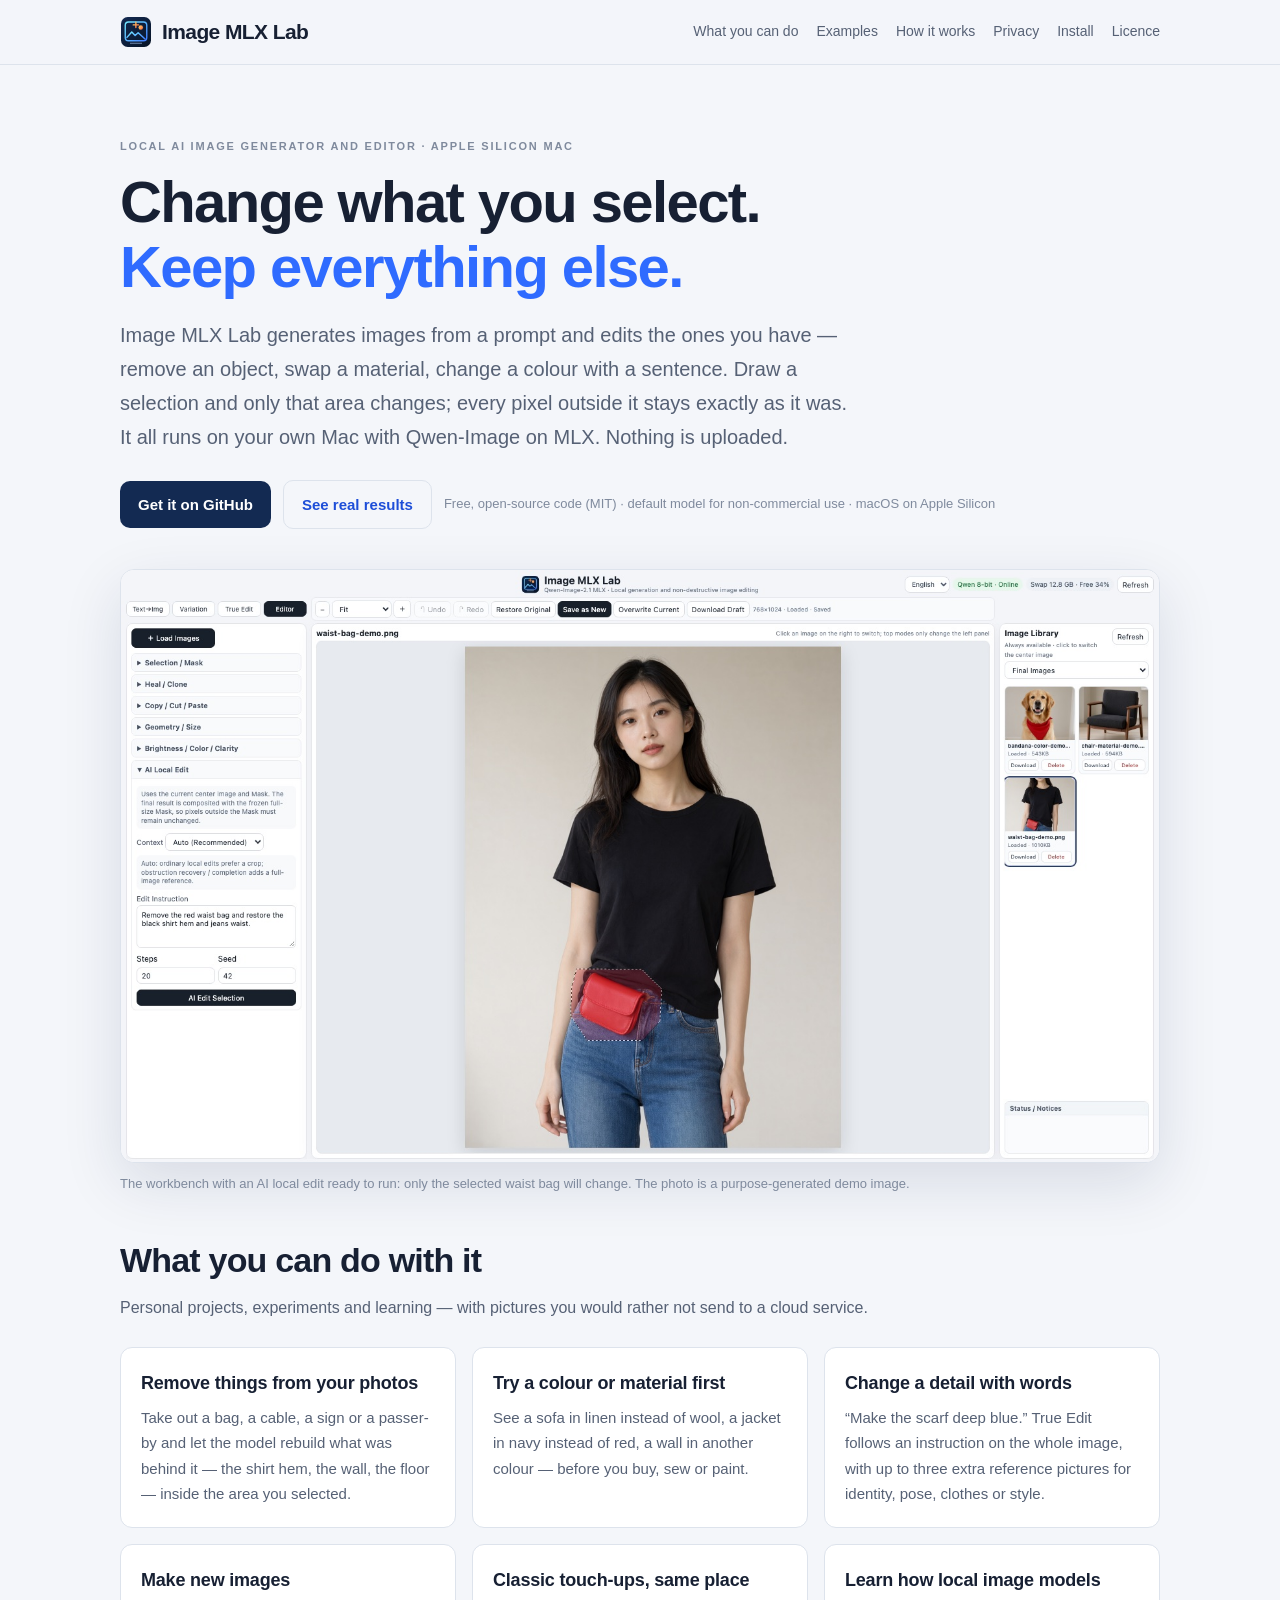
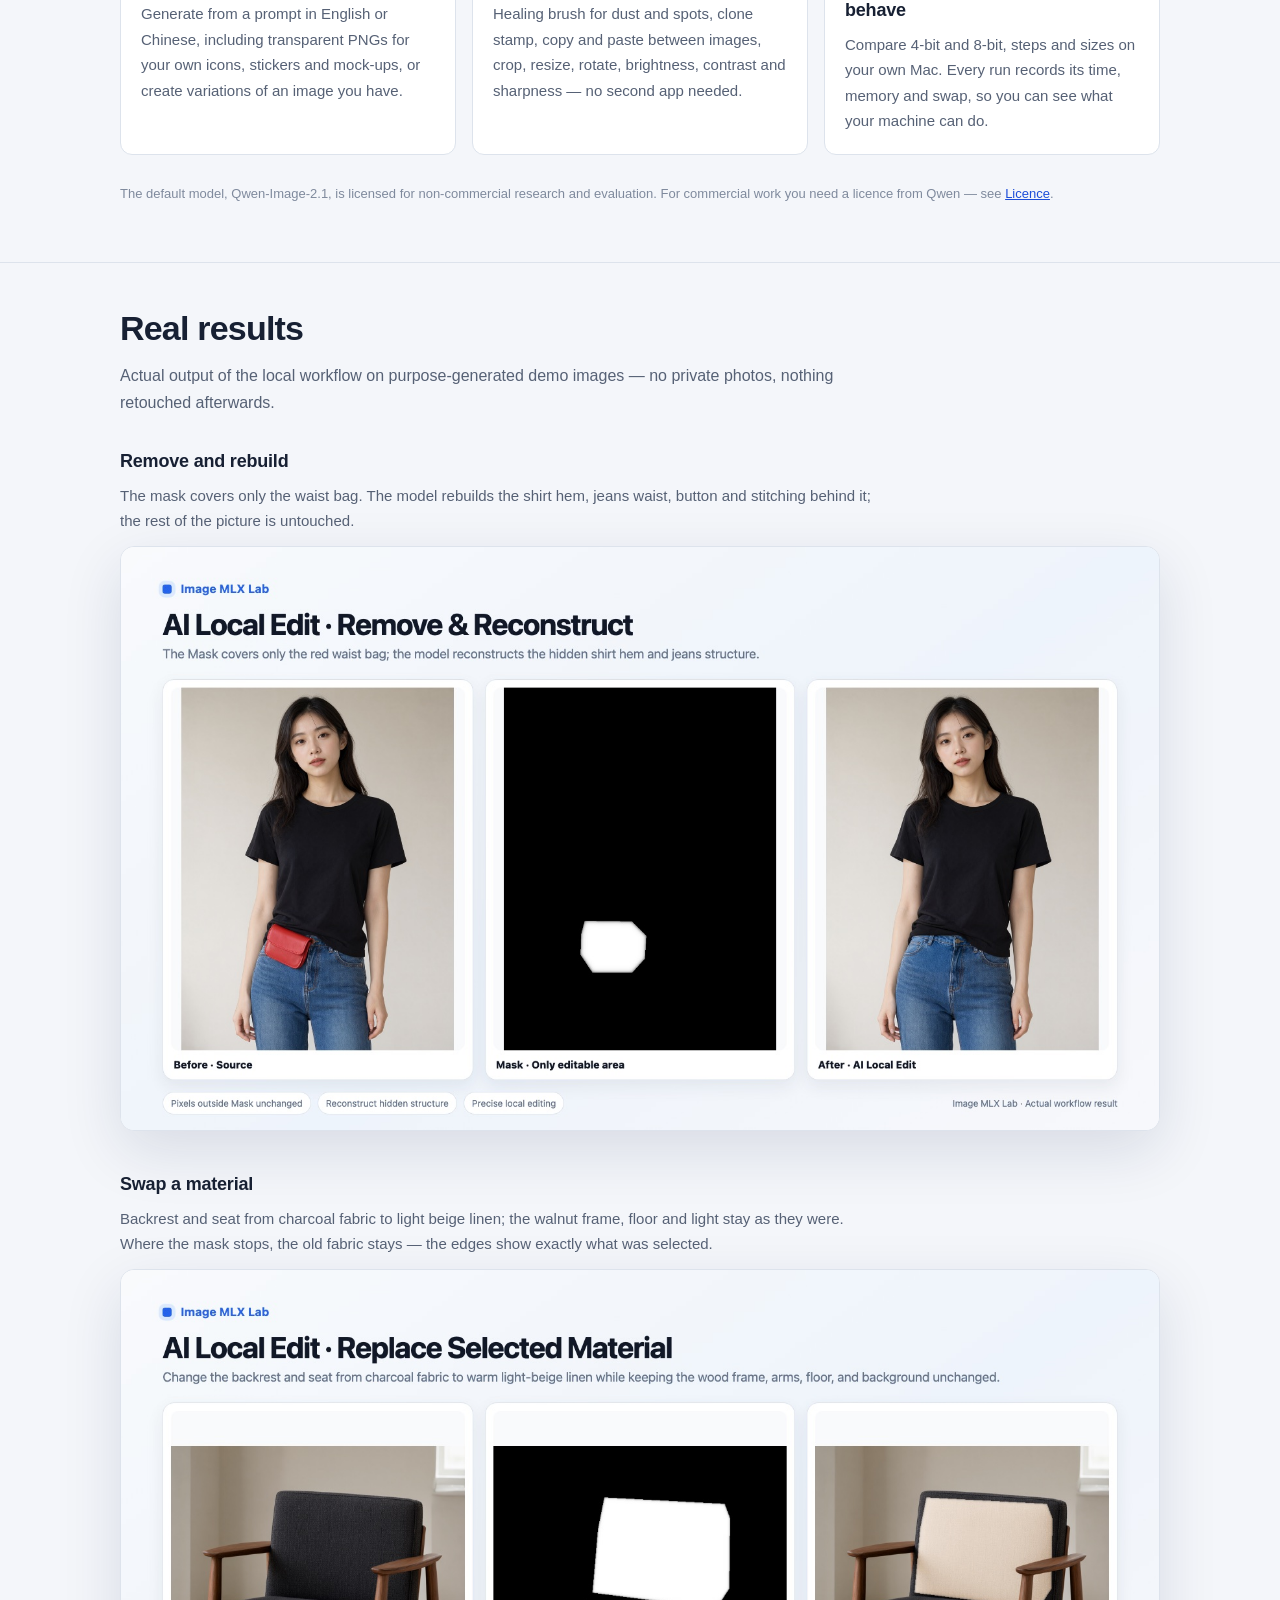
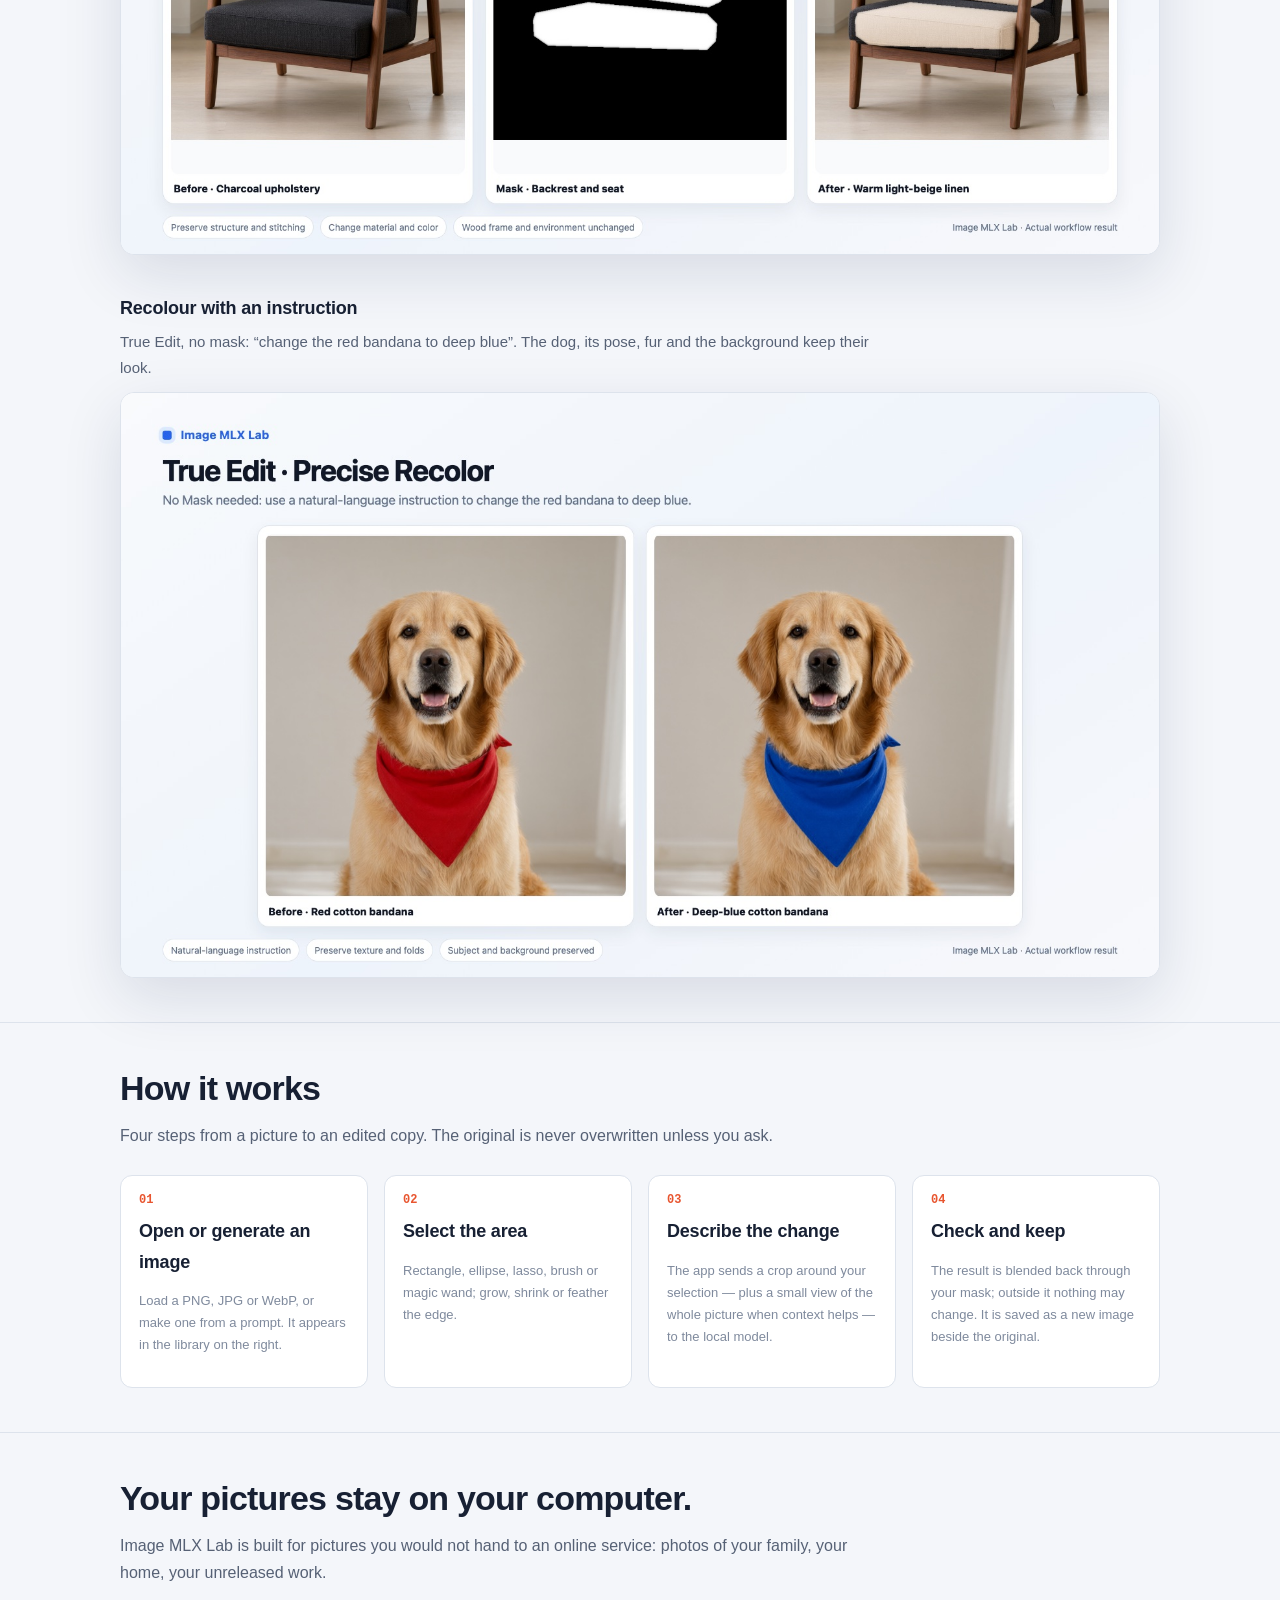
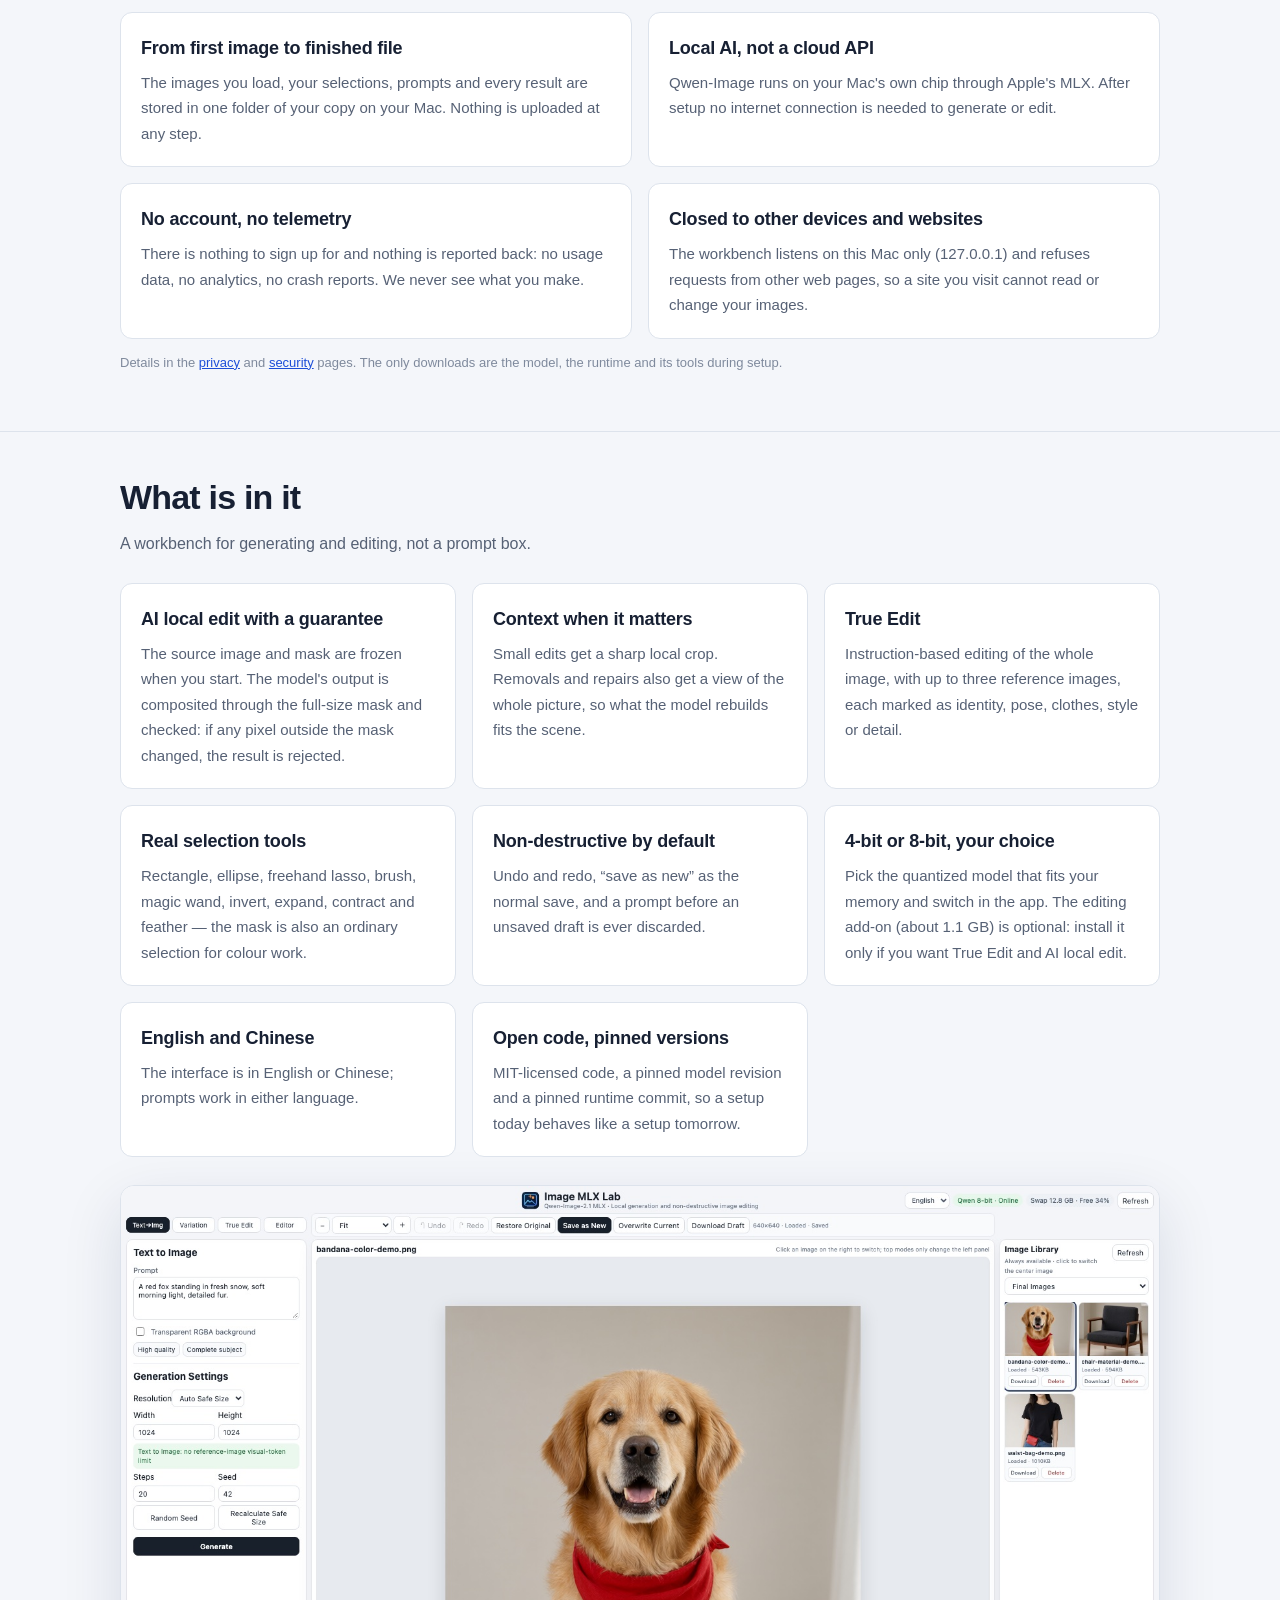
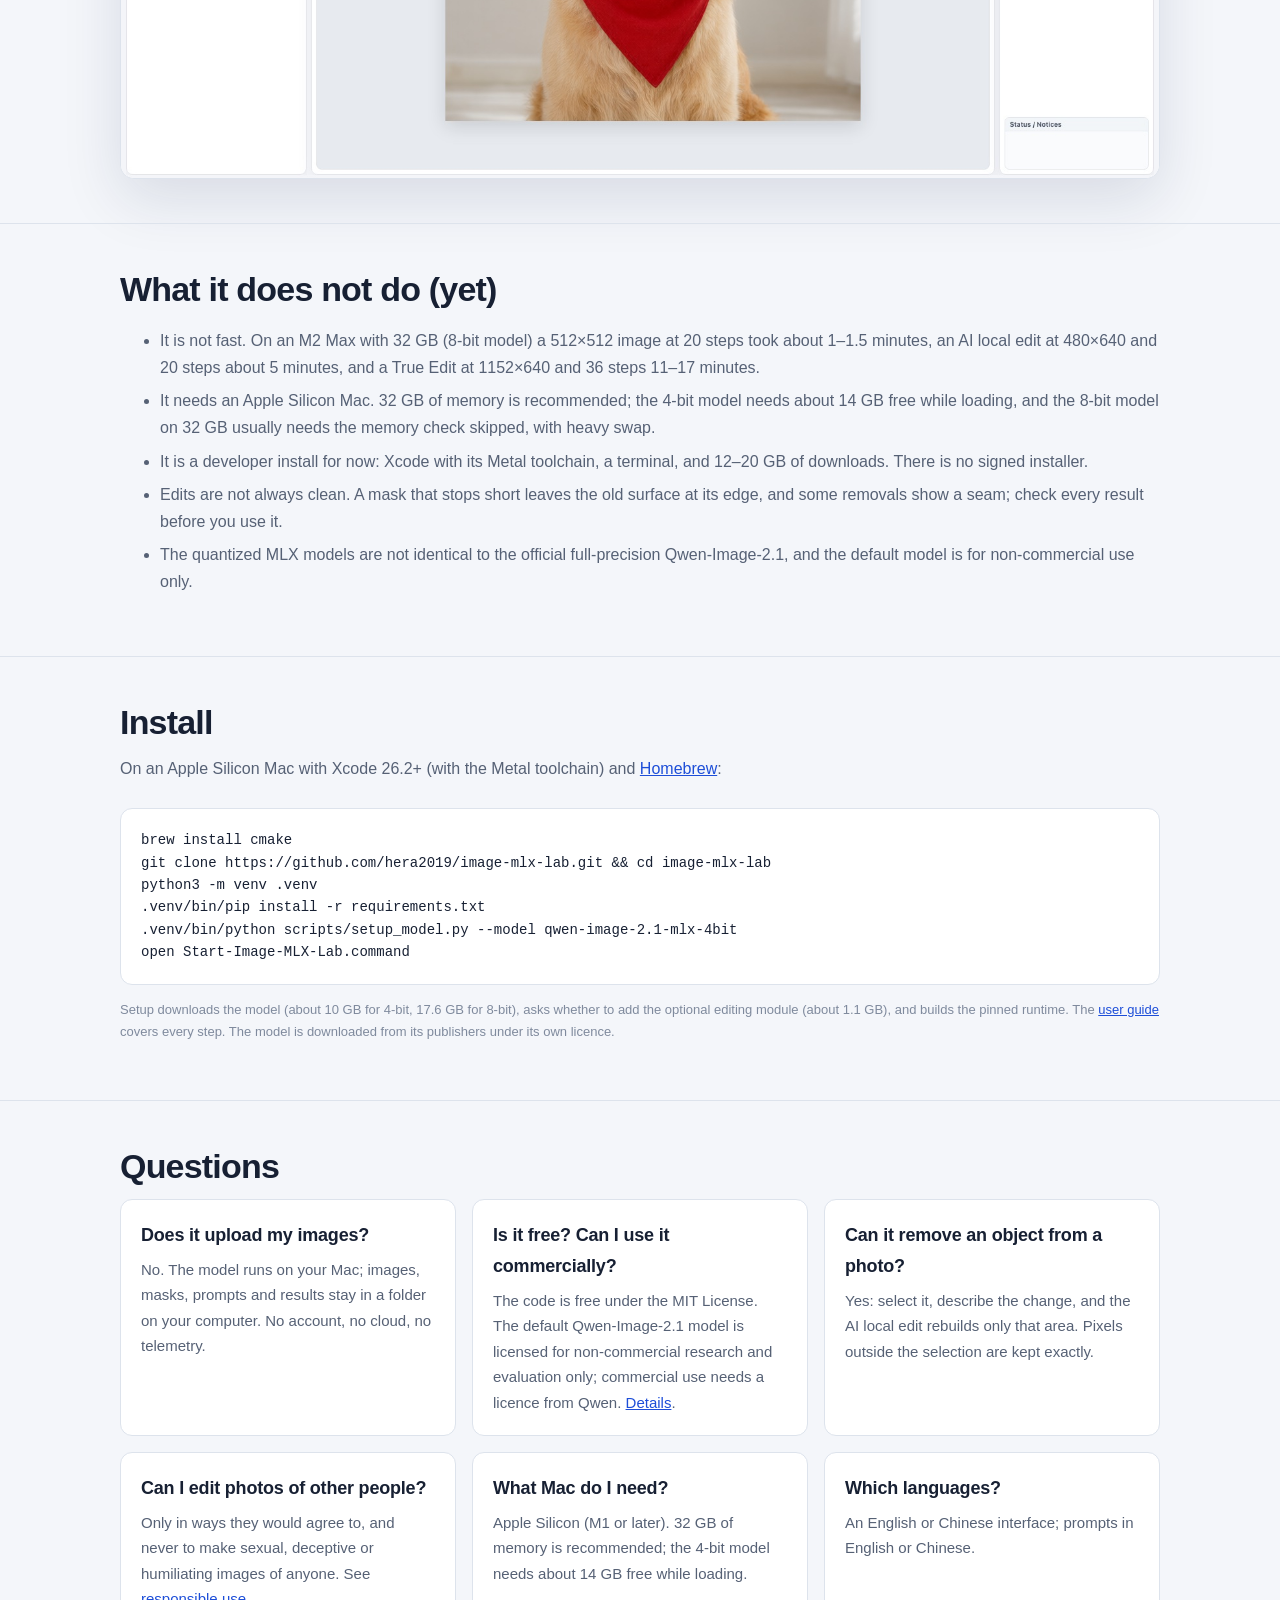
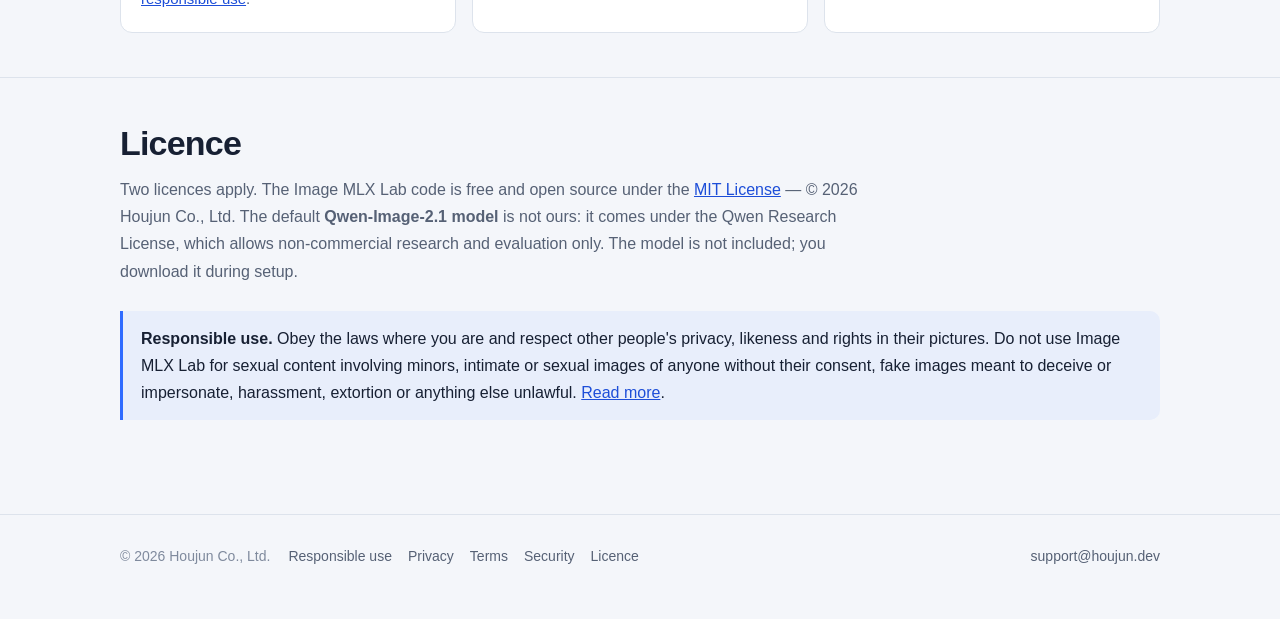
==== site/index.html @ 410f0f72 "Website for houjun.dev/iml/ and search-friendly READMEs - site/: static English site modelled on the" ====
<!doctype html>
<html lang="en">
<head>
<meta charset="utf-8">
<meta name="viewport" content="width=device-width, initial-scale=1">
<title>Image MLX Lab · Local AI image generator and editor for Mac (Apple Silicon)</title>
<meta name="description" content="Image MLX Lab is a free, open-source local AI image generator and editor for Apple Silicon Macs: text to image, image variations, instruction-based editing and mask-based AI inpainting with Qwen-Image on MLX. Runs on your Mac; your images and prompts never leave your computer.">
<meta name="keywords" content="AI image generator, AI image editor, local AI, offline image generation, text to image, image to image, AI inpainting, mask inpainting, object removal, remove objects from photos, instruction-based image editing, AI photo editing, Qwen-Image, Qwen-Image-2.1, MLX, Apple Silicon, Mac, M1, M2, M3, M4, private, open source, AI 绘图, AI 修图, 本地 AI, 图片编辑">
<link rel="canonical" href="https://houjun.dev/iml/">
<meta property="og:type" content="website">
<meta property="og:site_name" content="Image MLX Lab">
<meta property="og:url" content="https://houjun.dev/iml/">
<meta property="og:title" content="Image MLX Lab · Local AI image generation and editing for Mac">
<meta property="og:description" content="Generate images and edit only the area you select — remove objects, swap materials, change a colour with words. Free, open-source code, running entirely on your Apple Silicon Mac.">
<meta property="og:image" content="https://houjun.dev/iml/media/og-card-v1.jpg">
<meta property="og:image:width" content="1200">
<meta property="og:image:height" content="630">
<meta name="twitter:card" content="summary_large_image">
<meta name="theme-color" content="#132a52">
<link rel="stylesheet" href="style.css">
<link rel="icon" href="favicon.svg" type="image/svg+xml">
<!-- Only facts that are true today: free code (MIT), default model non-commercial, macOS on Apple Silicon. No ratings, no download counts. -->
<script type="application/ld+json">
{"@context":"https://schema.org","@graph":[
 {"@type":"SoftwareApplication","name":"Image MLX Lab","url":"https://houjun.dev/iml/",
  "description":"Local AI image generator and editor for Apple Silicon Macs: text to image, image variations, instruction-based editing and mask-based AI inpainting with Qwen-Image on MLX. Everything stays on your computer.",
  "applicationCategory":"MultimediaApplication","operatingSystem":"macOS on Apple Silicon",
  "offers":{"@type":"Offer","price":"0","priceCurrency":"USD"},"license":"https://opensource.org/license/mit",
  "codeRepository":"https://github.com/hera2019/image-mlx-lab",
  "inLanguage":["en","zh"],
  "featureList":["Text to image, with optional transparent background","Image to image variations","Instruction-based editing (True Edit) with up to three reference images","AI local edit: change only the masked area, pixels outside the mask kept unchanged","Selections: rectangle, ellipse, lasso, brush, magic wand; expand, contract, feather","Clone stamp, healing brush, copy and paste across images, crop, resize, rotate, colour adjustments","Non-destructive: undo and redo, save as a new image","4-bit and 8-bit quantized models, switchable in the app","Runs on your Mac; no upload, no account, no telemetry"],
  "publisher":{"@type":"Organization","name":"Houjun Co., Ltd."}},
 {"@type":"FAQPage","mainEntity":[
  {"@type":"Question","name":"Does Image MLX Lab upload my images?","acceptedAnswer":{"@type":"Answer","text":"No. The model runs on your Mac with MLX. Your images, masks, prompts and results stay in a folder on your computer; there is no account, no cloud service and no telemetry."}},
  {"@type":"Question","name":"Is Image MLX Lab free? Can I use it commercially?","acceptedAnswer":{"@type":"Answer","text":"The Image MLX Lab code is free and open source under the MIT License. The default model, Qwen-Image-2.1, is licensed by Qwen for non-commercial research and evaluation only, so using the app with that model is non-commercial unless you obtain a commercial licence from Qwen."}},
  {"@type":"Question","name":"Can it remove an object from a photo?","acceptedAnswer":{"@type":"Answer","text":"Yes. Select the object with a lasso, brush or magic wand, describe the change, and the AI local edit rebuilds only that area; pixels outside the selection are kept exactly as they were."}},
  {"@type":"Question","name":"What Mac do I need?","acceptedAnswer":{"@type":"Answer","text":"A Mac with Apple Silicon (M1 or later). 32 GB of unified memory is recommended; the 4-bit model needs about 14 GB free while loading."}},
  {"@type":"Question","name":"Which languages does it support?","acceptedAnswer":{"@type":"Answer","text":"The interface is in English or Chinese. Prompts can be written in English or Chinese."}}]}
]}
</script>
</head>
<body>
<a class="skip" href="#main">Skip to content</a>
<header class="top"><div class="wrap">
  <a class="brand" href="./"><img class="mark" src="favicon.svg" width="32" height="32" alt="">Image MLX Lab</a>
  <nav aria-label="Site">
    <a href="#uses">What you can do</a><a href="#examples">Examples</a><a href="#how">How it works</a>
    <a href="#private">Privacy</a><a href="#install">Install</a><a href="license.html">Licence</a>
  </nav>
</div></header>

<main id="main">
<div class="wrap">
  <div class="hero">
    <div class="eyebrow">Local AI image generator and editor · Apple Silicon Mac</div>
    <h1>Change what you select.<br><em>Keep everything else.</em></h1>
    <p class="lead">Image MLX Lab generates images from a prompt and edits the ones you have — remove an
      object, swap a material, change a colour with a sentence. Draw a selection and only that
      area changes; every pixel outside it stays exactly as it was. It all runs on your own Mac
      with Qwen-Image on MLX. Nothing is uploaded.</p>
    <div class="cta">
      <a class="button" href="https://github.com/hera2019/image-mlx-lab">Get it on GitHub</a>
      <a class="button ghost" href="#examples">See real results</a>
      <span class="note">Free, open-source code (MIT) · default model for non-commercial use · macOS on Apple Silicon</span>
    </div>
  </div>
  <figure class="shot"><img src="media/workbench-ai-local-edit-v1.jpg" width="1600" height="913" alt="The Image MLX Lab workbench: editing tools on the left, a photo with a lasso selection around a red waist bag in the centre, the image library on the right."></figure>
  <figcaption>The workbench with an AI local edit ready to run: only the selected waist bag will change. The photo is a purpose-generated demo image.</figcaption>
</div>

<section id="uses"><div class="wrap">
  <h2>What you can do with it</h2>
  <p class="sub">Personal projects, experiments and learning — with pictures you would rather not send to a cloud service.</p>
  <div class="grid">
    <div class="card"><h3>Remove things from your photos</h3><p>Take out a bag, a cable, a sign or a passer-by and let the model rebuild what was behind it — the shirt hem, the wall, the floor — inside the area you selected.</p></div>
    <div class="card"><h3>Try a colour or material first</h3><p>See a sofa in linen instead of wool, a jacket in navy instead of red, a wall in another colour — before you buy, sew or paint.</p></div>
    <div class="card"><h3>Change a detail with words</h3><p>“Make the scarf deep blue.” True Edit follows an instruction on the whole image, with up to three extra reference pictures for identity, pose, clothes or style.</p></div>
    <div class="card"><h3>Make new images</h3><p>Generate from a prompt in English or Chinese, including transparent PNGs for your own icons, stickers and mock-ups, or create variations of an image you have.</p></div>
    <div class="card"><h3>Classic touch-ups, same place</h3><p>Healing brush for dust and spots, clone stamp, copy and paste between images, crop, resize, rotate, brightness, contrast and sharpness — no second app needed.</p></div>
    <div class="card"><h3>Learn how local image models behave</h3><p>Compare 4-bit and 8-bit, steps and sizes on your own Mac. Every run records its time, memory and swap, so you can see what your machine can do.</p></div>
  </div>
  <p class="note spaced">The default model, Qwen-Image-2.1, is licensed for non-commercial research and evaluation. For commercial work you need a licence from Qwen — see <a href="license.html">Licence</a>.</p>
</div></section>

<section id="examples"><div class="wrap">
  <h2>Real results</h2>
  <p class="sub">Actual output of the local workflow on purpose-generated demo images — no private photos, nothing retouched afterwards.</p>
  <div class="demos">
    <figure><h3>Remove and rebuild</h3>
      <p>The mask covers only the waist bag. The model rebuilds the shirt hem, jeans waist, button and stitching behind it; the rest of the picture is untouched.</p>
      <div class="shot"><img src="media/demo-remove-v1.jpg" width="1600" height="900" loading="lazy" alt="Before, mask and after: a woman in a black T-shirt with a red waist bag; the mask covers the bag; after the edit the bag is gone and the shirt and jeans are rebuilt."></div></figure>
    <figure><h3>Swap a material</h3>
      <p>Backrest and seat from charcoal fabric to light beige linen; the walnut frame, floor and light stay as they were. Where the mask stops, the old fabric stays — the edges show exactly what was selected.</p>
      <div class="shot"><img src="media/demo-material-v1.jpg" width="1600" height="900" loading="lazy" alt="Before, mask and after: an armchair with charcoal cushions; the mask covers backrest and seat; after the edit they are light beige linen."></div></figure>
    <figure><h3>Recolour with an instruction</h3>
      <p>True Edit, no mask: “change the red bandana to deep blue”. The dog, its pose, fur and the background keep their look.</p>
      <div class="shot"><img src="media/demo-recolor-v1.jpg" width="1600" height="900" loading="lazy" alt="Before and after: a golden retriever wearing a red bandana, then the same dog with a deep blue bandana."></div></figure>
  </div>
</div></section>

<section id="how"><div class="wrap">
  <h2>How it works</h2>
  <p class="sub">Four steps from a picture to an edited copy. The original is never overwritten unless you ask.</p>
  <ol class="steps">
    <li><h3>Open or generate an image</h3><p class="note">Load a PNG, JPG or WebP, or make one from a prompt. It appears in the library on the right.</p></li>
    <li><h3>Select the area</h3><p class="note">Rectangle, ellipse, lasso, brush or magic wand; grow, shrink or feather the edge.</p></li>
    <li><h3>Describe the change</h3><p class="note">The app sends a crop around your selection — plus a small view of the whole picture when context helps — to the local model.</p></li>
    <li><h3>Check and keep</h3><p class="note">The result is blended back through your mask; outside it nothing may change. It is saved as a new image beside the original.</p></li>
  </ol>
</div></section>

<section id="private"><div class="wrap">
  <h2>Your pictures stay on your computer.</h2>
  <p class="sub">Image MLX Lab is built for pictures you would not hand to an online service: photos of your family, your home, your unreleased work.</p>
  <div class="grid two">
    <div class="card"><h3>From first image to finished file</h3><p>The images you load, your selections, prompts and every result are stored in one folder of your copy on your Mac. Nothing is uploaded at any step.</p></div>
    <div class="card"><h3>Local AI, not a cloud API</h3><p>Qwen-Image runs on your Mac's own chip through Apple's MLX. After setup no internet connection is needed to generate or edit.</p></div>
    <div class="card"><h3>No account, no telemetry</h3><p>There is nothing to sign up for and nothing is reported back: no usage data, no analytics, no crash reports. We never see what you make.</p></div>
    <div class="card"><h3>Closed to other devices and websites</h3><p>The workbench listens on this Mac only (127.0.0.1) and refuses requests from other web pages, so a site you visit cannot read or change your images.</p></div>
  </div>
  <p class="note">Details in the <a href="privacy.html">privacy</a> and <a href="security.html">security</a> pages. The only downloads are the model, the runtime and its tools during setup.</p>
</div></section>

<section id="features"><div class="wrap">
  <h2>What is in it</h2>
  <p class="sub">A workbench for generating and editing, not a prompt box.</p>
  <div class="grid">
    <div class="card"><h3>AI local edit with a guarantee</h3><p>The source image and mask are frozen when you start. The model's output is composited through the full-size mask and checked: if any pixel outside the mask changed, the result is rejected.</p></div>
    <div class="card"><h3>Context when it matters</h3><p>Small edits get a sharp local crop. Removals and repairs also get a view of the whole picture, so what the model rebuilds fits the scene.</p></div>
    <div class="card"><h3>True Edit</h3><p>Instruction-based editing of the whole image, with up to three reference images, each marked as identity, pose, clothes, style or detail.</p></div>
    <div class="card"><h3>Real selection tools</h3><p>Rectangle, ellipse, freehand lasso, brush, magic wand, invert, expand, contract and feather — the mask is also an ordinary selection for colour work.</p></div>
    <div class="card"><h3>Non-destructive by default</h3><p>Undo and redo, “save as new” as the normal save, and a prompt before an unsaved draft is ever discarded.</p></div>
    <div class="card"><h3>4-bit or 8-bit, your choice</h3><p>Pick the quantized model that fits your memory and switch in the app. The editing add-on (about 1.1 GB) is optional: install it only if you want True Edit and AI local edit.</p></div>
    <div class="card"><h3>English and Chinese</h3><p>The interface is in English or Chinese; prompts work in either language.</p></div>
    <div class="card"><h3>Open code, pinned versions</h3><p>MIT-licensed code, a pinned model revision and a pinned runtime commit, so a setup today behaves like a setup tomorrow.</p></div>
  </div>
  <figure class="shot spaced"><img src="media/workbench-text-to-image-v1.jpg" width="1600" height="913" loading="lazy" alt="The workbench in English, text to image mode: prompt and generation settings on the left, a golden retriever in the centre, the image library on the right."></figure>
</div></section>

<section id="honest"><div class="wrap">
  <h2>What it does not do (yet)</h2>
  <ul class="limits">
    <li>It is not fast. On an M2 Max with 32 GB (8-bit model) a 512×512 image at 20 steps took about 1–1.5 minutes, an AI local edit at 480×640 and 20 steps about 5 minutes, and a True Edit at 1152×640 and 36 steps 11–17 minutes.</li>
    <li>It needs an Apple Silicon Mac. 32 GB of memory is recommended; the 4-bit model needs about 14 GB free while loading, and the 8-bit model on 32 GB usually needs the memory check skipped, with heavy swap.</li>
    <li>It is a developer install for now: Xcode with its Metal toolchain, a terminal, and 12–20 GB of downloads. There is no signed installer.</li>
    <li>Edits are not always clean. A mask that stops short leaves the old surface at its edge, and some removals show a seam; check every result before you use it.</li>
    <li>The quantized MLX models are not identical to the official full-precision Qwen-Image-2.1, and the default model is for non-commercial use only.</li>
  </ul>
</div></section>

<section id="install"><div class="wrap">
  <h2>Install</h2>
  <p class="sub">On an Apple Silicon Mac with Xcode 26.2+ (with the Metal toolchain) and <a href="https://brew.sh">Homebrew</a>:</p>
  <pre class="card code">brew install cmake
git clone https://github.com/hera2019/image-mlx-lab.git &amp;&amp; cd image-mlx-lab
python3 -m venv .venv
.venv/bin/pip install -r requirements.txt
.venv/bin/python scripts/setup_model.py --model qwen-image-2.1-mlx-4bit
open Start-Image-MLX-Lab.command</pre>
  <p class="note">Setup downloads the model (about 10 GB for 4-bit, 17.6 GB for 8-bit), asks whether to add the optional editing module (about 1.1 GB), and builds the pinned runtime. The <a href="https://github.com/hera2019/image-mlx-lab/blob/main/docs/USER_GUIDE_EN.md">user guide</a> covers every step. The model is downloaded from its publishers under its own licence.</p>
</div></section>

<section id="faq"><div class="wrap">
  <h2>Questions</h2>
  <div class="grid">
    <div class="card"><h3>Does it upload my images?</h3><p>No. The model runs on your Mac; images, masks, prompts and results stay in a folder on your computer. No account, no cloud, no telemetry.</p></div>
    <div class="card"><h3>Is it free? Can I use it commercially?</h3><p>The code is free under the MIT License. The default Qwen-Image-2.1 model is licensed for non-commercial research and evaluation only; commercial use needs a licence from Qwen. <a href="license.html">Details</a>.</p></div>
    <div class="card"><h3>Can it remove an object from a photo?</h3><p>Yes: select it, describe the change, and the AI local edit rebuilds only that area. Pixels outside the selection are kept exactly.</p></div>
    <div class="card"><h3>Can I edit photos of other people?</h3><p>Only in ways they would agree to, and never to make sexual, deceptive or humiliating images of anyone. See <a href="responsible-use.html">responsible use</a>.</p></div>
    <div class="card"><h3>What Mac do I need?</h3><p>Apple Silicon (M1 or later). 32 GB of memory is recommended; the 4-bit model needs about 14 GB free while loading.</p></div>
    <div class="card"><h3>Which languages?</h3><p>An English or Chinese interface; prompts in English or Chinese.</p></div>
  </div>
</div></section>

<section id="licence"><div class="wrap">
  <h2>Licence</h2>
  <p class="sub">Two licences apply. The Image MLX Lab code is free and open source under the <a href="license.html">MIT License</a> — © 2026 Houjun Co., Ltd. The default <strong>Qwen-Image-2.1 model</strong> is not ours: it comes under the Qwen Research License, which allows non-commercial research and evaluation only. The model is not included; you download it during setup.</p>
  <div class="callout"><strong>Responsible use.</strong> Obey the laws where you are and respect other people's privacy, likeness and rights in their pictures. Do not use Image MLX Lab for sexual content involving minors, intimate or sexual images of anyone without their consent, fake images meant to deceive or impersonate, harassment, extortion or anything else unlawful. <a href="responsible-use.html">Read more</a>.</div>
</div></section>
</main>

<footer><div class="wrap">
  <span>© 2026 Houjun Co., Ltd.</span>
  <nav aria-label="Legal">
    <a href="responsible-use.html">Responsible use</a><a href="privacy.html">Privacy</a>
    <a href="terms.html">Terms</a><a href="security.html">Security</a><a href="license.html">Licence</a>
  </nav>
  <span class="legal"><a href="mailto:support@houjun.dev">support@houjun.dev</a></span>
</div></footer>
</body>
</html>
---- site/style.css ----
/* Image MLX Lab site — the app icon's palette: deep navy, electric blue, a warm spark.
   Layout modelled on the VoxStage site. No web fonts, no third-party anything; the page
   must work with scripts switched off. */
:root{
  --ink:#172033;--muted:#566175;--faint:#7f8a9d;--line:#dde3ec;--paper:#f4f6fa;--card:#ffffff;
  --brand:#1d4ed8;--brand-dark:#132a52;--tint:#e8eefb;--accent:#2f6bff;--warm:#e8552f;
  --max:1080px;
}
@media (prefers-color-scheme:dark){
  :root{--ink:#e6ebf5;--muted:#aab4c6;--faint:#8791a4;--line:#2a3448;--paper:#0d1422;--card:#131c2e;
        --brand:#8fb3ff;--brand-dark:#b9cfff;--tint:#1a2540;--accent:#8fb3ff;--warm:#ff9b73}
}
*{box-sizing:border-box}
html{-webkit-text-size-adjust:100%}
body{margin:0;background:var(--paper);color:var(--ink);font:16px/1.7 Inter,-apple-system,BlinkMacSystemFont,"Segoe UI",Helvetica,Arial,sans-serif}
a{color:var(--brand)}
a:hover{color:var(--brand-dark)}
img{max-width:100%;height:auto;display:block}
.wrap{max-width:var(--max);margin:0 auto;padding:0 20px}
.skip{position:absolute;left:-999px}
.skip:focus{left:12px;top:12px;background:var(--card);padding:8px 12px;border-radius:8px;z-index:9}

/* header */
.top{border-bottom:1px solid var(--line);background:color-mix(in srgb,var(--paper) 92%,transparent)}
.top .wrap{display:flex;align-items:center;gap:18px;min-height:64px;flex-wrap:wrap}
.brand{display:flex;align-items:center;gap:10px;font-weight:700;font-size:21px;letter-spacing:-.6px;text-decoration:none;color:var(--ink)}
.mark{width:32px;height:32px;border-radius:8px;display:block}
.top nav{margin-left:auto;display:flex;gap:18px;flex-wrap:wrap;font-size:14px}
.top nav a{text-decoration:none;color:var(--muted)}
.top nav a:hover,.top nav a[aria-current=page]{color:var(--ink)}

/* hero */
.hero{padding:72px 0 40px}
.eyebrow{font-size:11px;letter-spacing:1.8px;text-transform:uppercase;color:var(--faint);font-weight:600}
h1{font-size:clamp(36px,6vw,58px);line-height:1.12;letter-spacing:-1.6px;font-weight:600;margin:14px 0 18px}
h1 em{font-style:normal;color:var(--accent)}
.lead{font-size:clamp(17px,2vw,20px);color:var(--muted);max-width:740px;margin:0 0 26px}
.cta{display:flex;gap:12px;flex-wrap:wrap;align-items:center}
.button{display:inline-block;padding:11px 18px;border-radius:10px;background:#132a52;color:#fff;text-decoration:none;font-weight:600;font-size:15px}
.button:hover{background:#071426;color:#fff}
.button.ghost{background:transparent;color:var(--brand);border:1px solid var(--line)}
.note{font-size:13px;color:var(--faint)}

/* sections */
section{padding:44px 0}
section+section{border-top:1px solid var(--line)}
h2{font-size:clamp(26px,3.4vw,34px);letter-spacing:-.8px;line-height:1.25;margin:0 0 12px;font-weight:600}
h3{font-size:18px;margin:0 0 6px;letter-spacing:-.2px}
.sub{color:var(--muted);max-width:760px;margin:0 0 26px}
.shot{border:1px solid var(--line);border-radius:14px;overflow:hidden;box-shadow:0 20px 60px #13204a1f;background:var(--card)}
figure{margin:0}
figcaption{font-size:13px;color:var(--faint);margin-top:10px}
.steps{display:grid;grid-template-columns:repeat(auto-fit,minmax(220px,1fr));gap:16px;counter-reset:step;padding:0;margin:0}
.steps li{list-style:none;background:var(--card);border:1px solid var(--line);border-radius:12px;padding:18px}
.steps li::before{counter-increment:step;content:"0" counter(step);display:block;font:600 12px/1 monospace;color:var(--warm);margin-bottom:10px}
.grid{display:grid;grid-template-columns:repeat(auto-fit,minmax(280px,1fr));gap:16px}
.card{background:var(--card);border:1px solid var(--line);border-radius:12px;padding:20px}
.card p{margin:0;color:var(--muted);font-size:15px}
.demos{display:grid;gap:34px}
.demos h3{margin-top:4px}
.demos p{margin:0 0 12px;color:var(--muted);font-size:15px;max-width:760px}
.pair{display:grid;grid-template-columns:repeat(auto-fit,minmax(320px,1fr));gap:24px;align-items:start}
.limits li,.plain li{margin:6px 0;color:var(--muted)}
.tag{display:inline-block;font-size:11px;padding:2px 8px;border-radius:999px;background:var(--tint);color:var(--brand);margin-right:6px;vertical-align:1px}
table{border-collapse:collapse;width:100%;font-size:15px}
th,td{text-align:left;padding:9px 10px;border-bottom:1px solid var(--line);vertical-align:top}
th{color:var(--faint);font-weight:600;font-size:13px}

/* long-form pages */
.doc{max-width:760px;padding:56px 0 40px}
.doc h1{font-size:clamp(32px,5vw,44px)}
.doc h2{font-size:22px;margin-top:34px}
.doc p,.doc li{color:var(--ink)}
.doc .updated{color:var(--faint);font-size:13px}
.callout{background:var(--tint);border-left:3px solid var(--accent);padding:14px 18px;border-radius:0 10px 10px 0;margin:20px 0}
.callout.warn{border-left-color:var(--warm)}
code{font:14px/1.5 ui-monospace,SFMono-Regular,Menlo,monospace;background:var(--tint);padding:1px 5px;border-radius:5px}

/* footer */
footer{border-top:1px solid var(--line);padding:30px 0 50px;margin-top:30px;font-size:14px;color:var(--faint)}
footer .wrap{display:flex;gap:18px;flex-wrap:wrap;align-items:center}
footer nav{display:flex;gap:16px;flex-wrap:wrap}
footer a{color:var(--muted);text-decoration:none}
footer a:hover{color:var(--ink)}
footer .legal{margin-left:auto}
@media (max-width:640px){.top nav{margin-left:0;width:100%;padding-bottom:10px}.hero{padding-top:44px}footer .legal{margin-left:0}}
.spaced{margin-top:28px}
.code{overflow:auto;font:14px/1.6 ui-monospace,SFMono-Regular,Menlo,monospace;white-space:pre}
.grid.two{grid-template-columns:repeat(2,minmax(0,1fr))}
@media (max-width:720px){.grid.two{grid-template-columns:1fr}}
.table-wrap{overflow-x:auto;margin:18px 0}
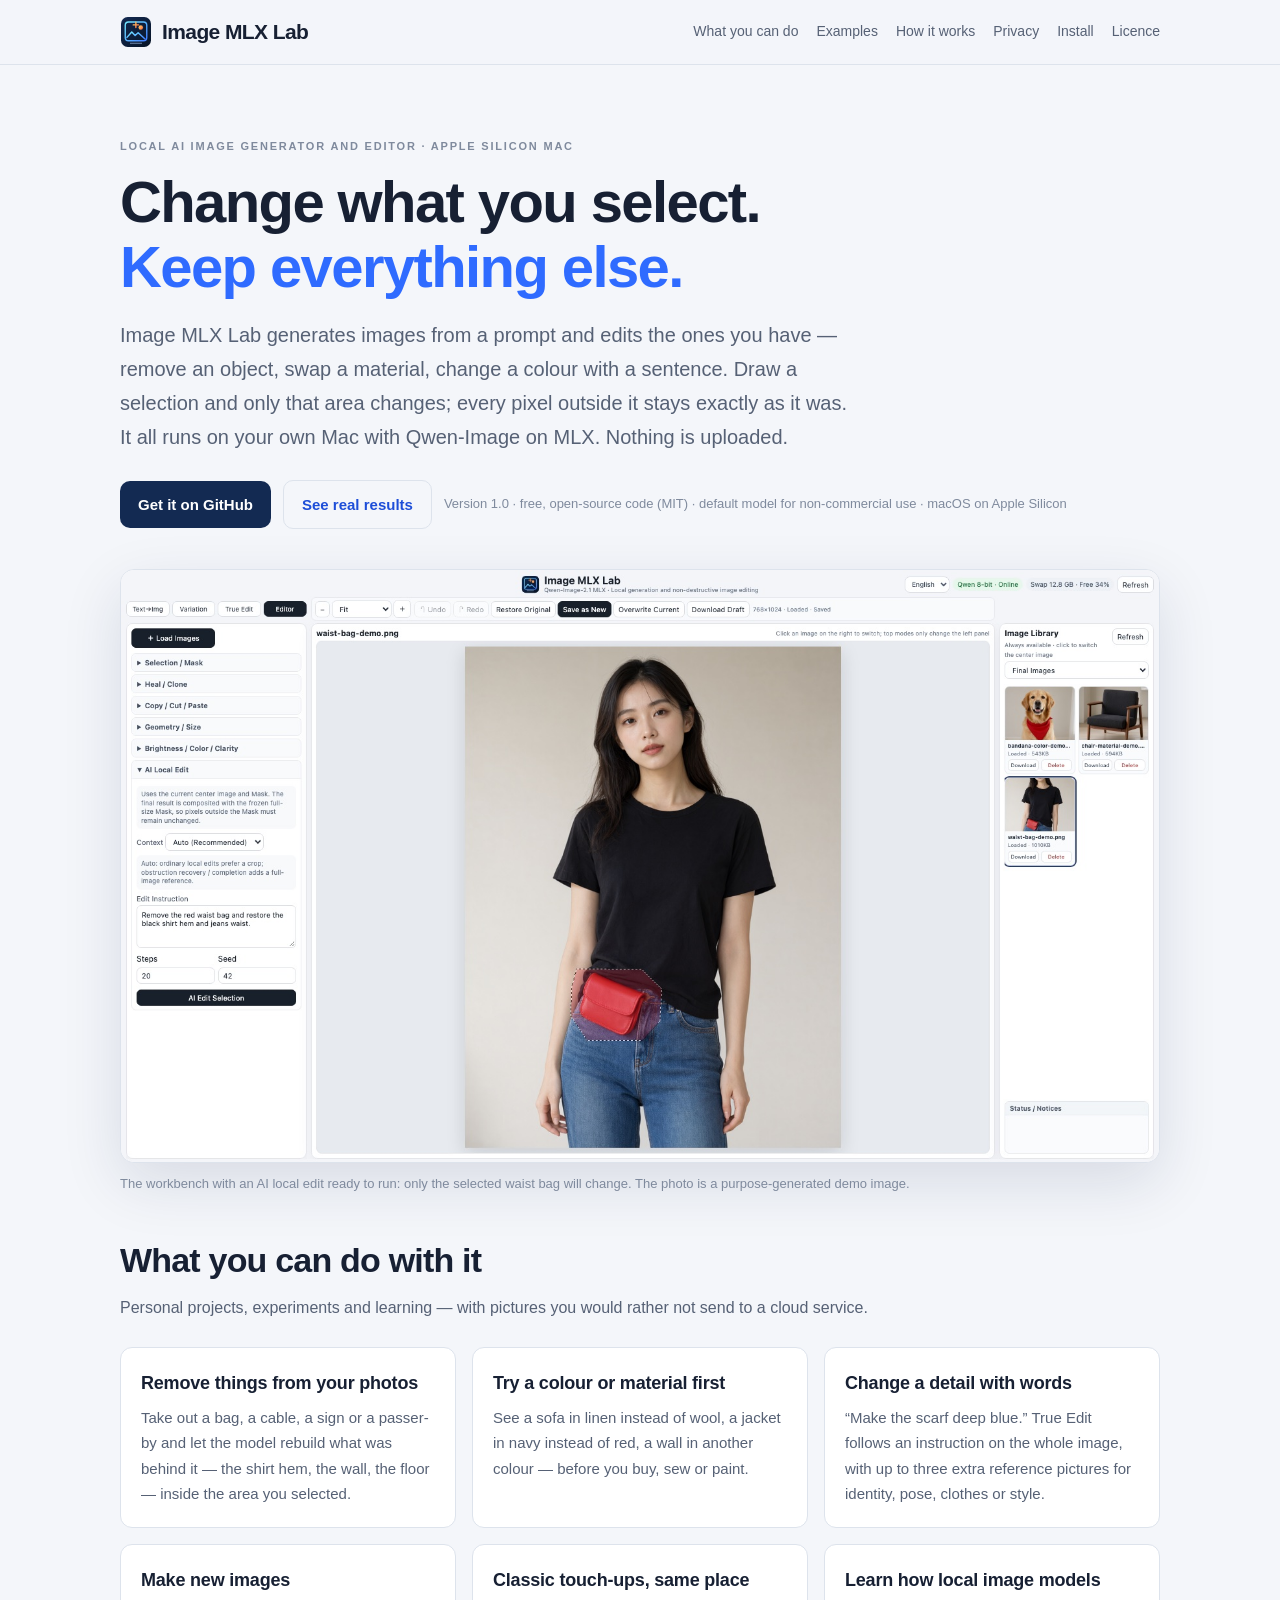
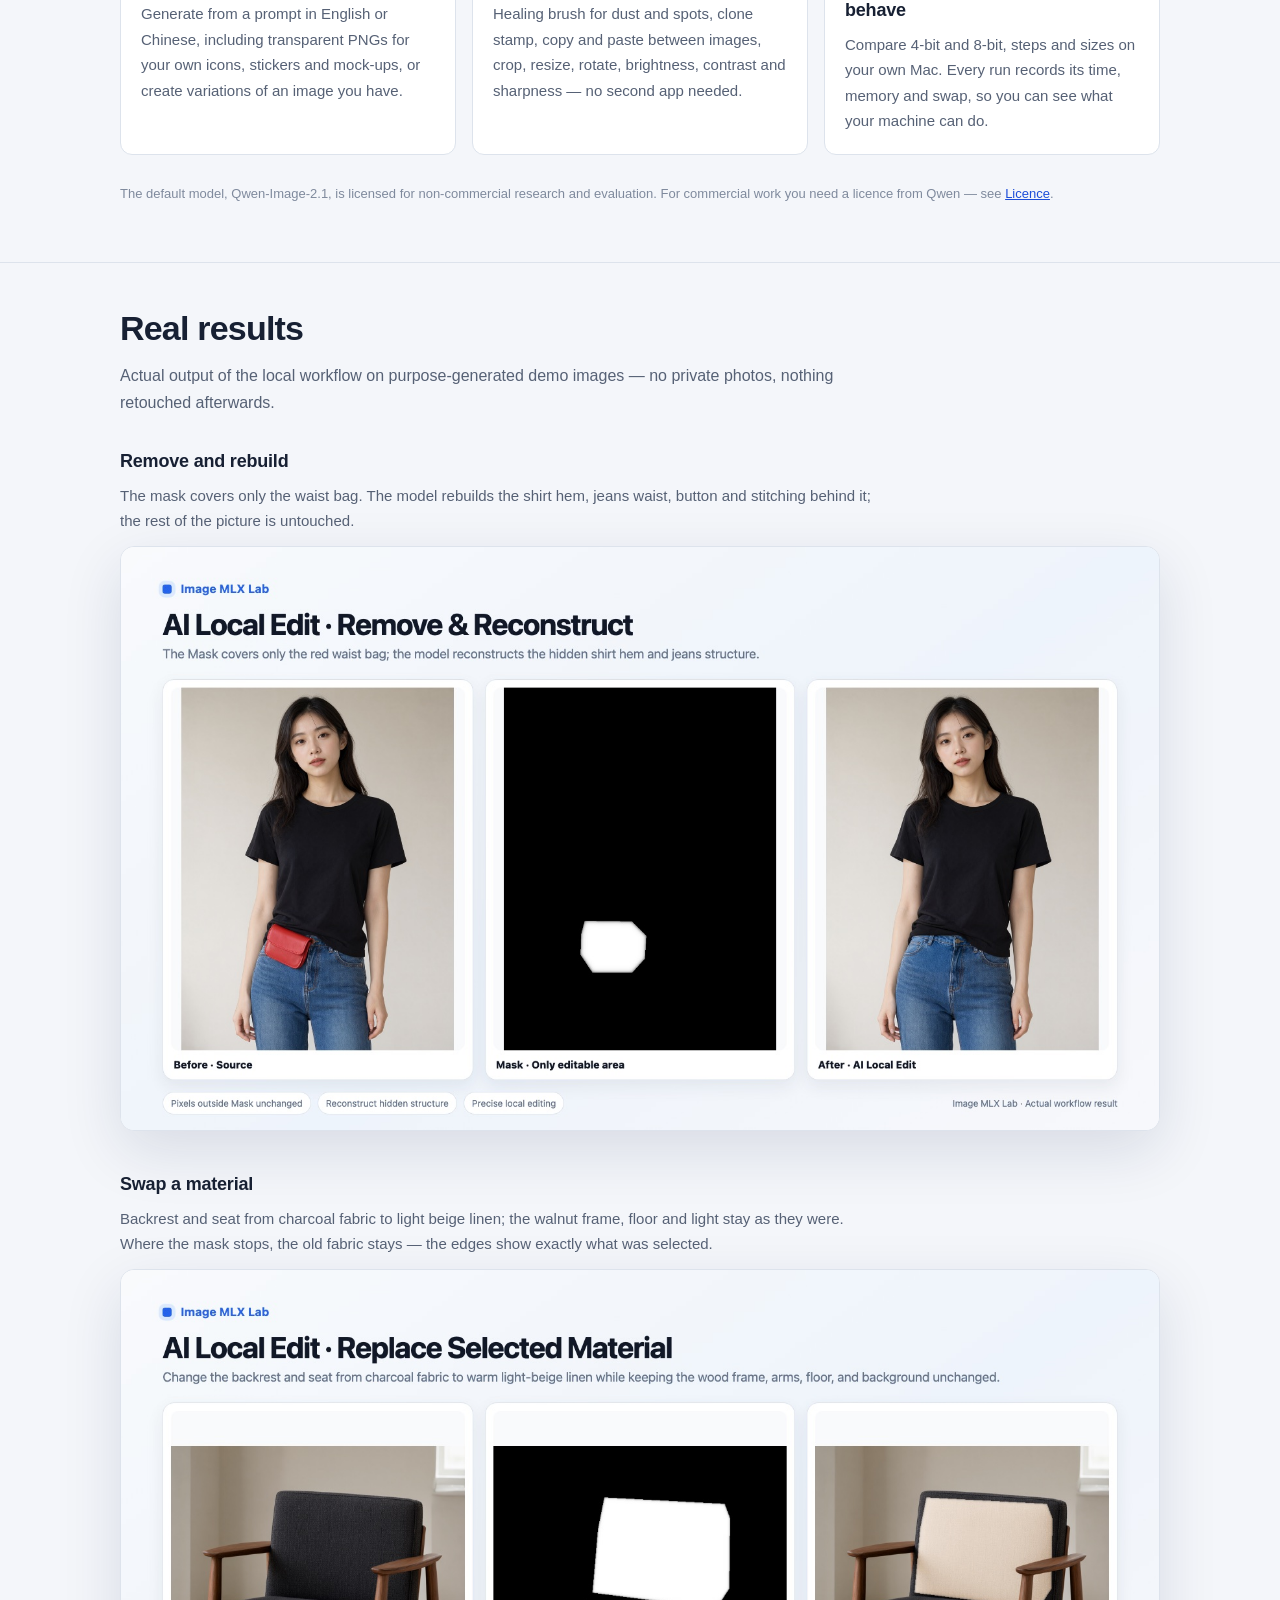
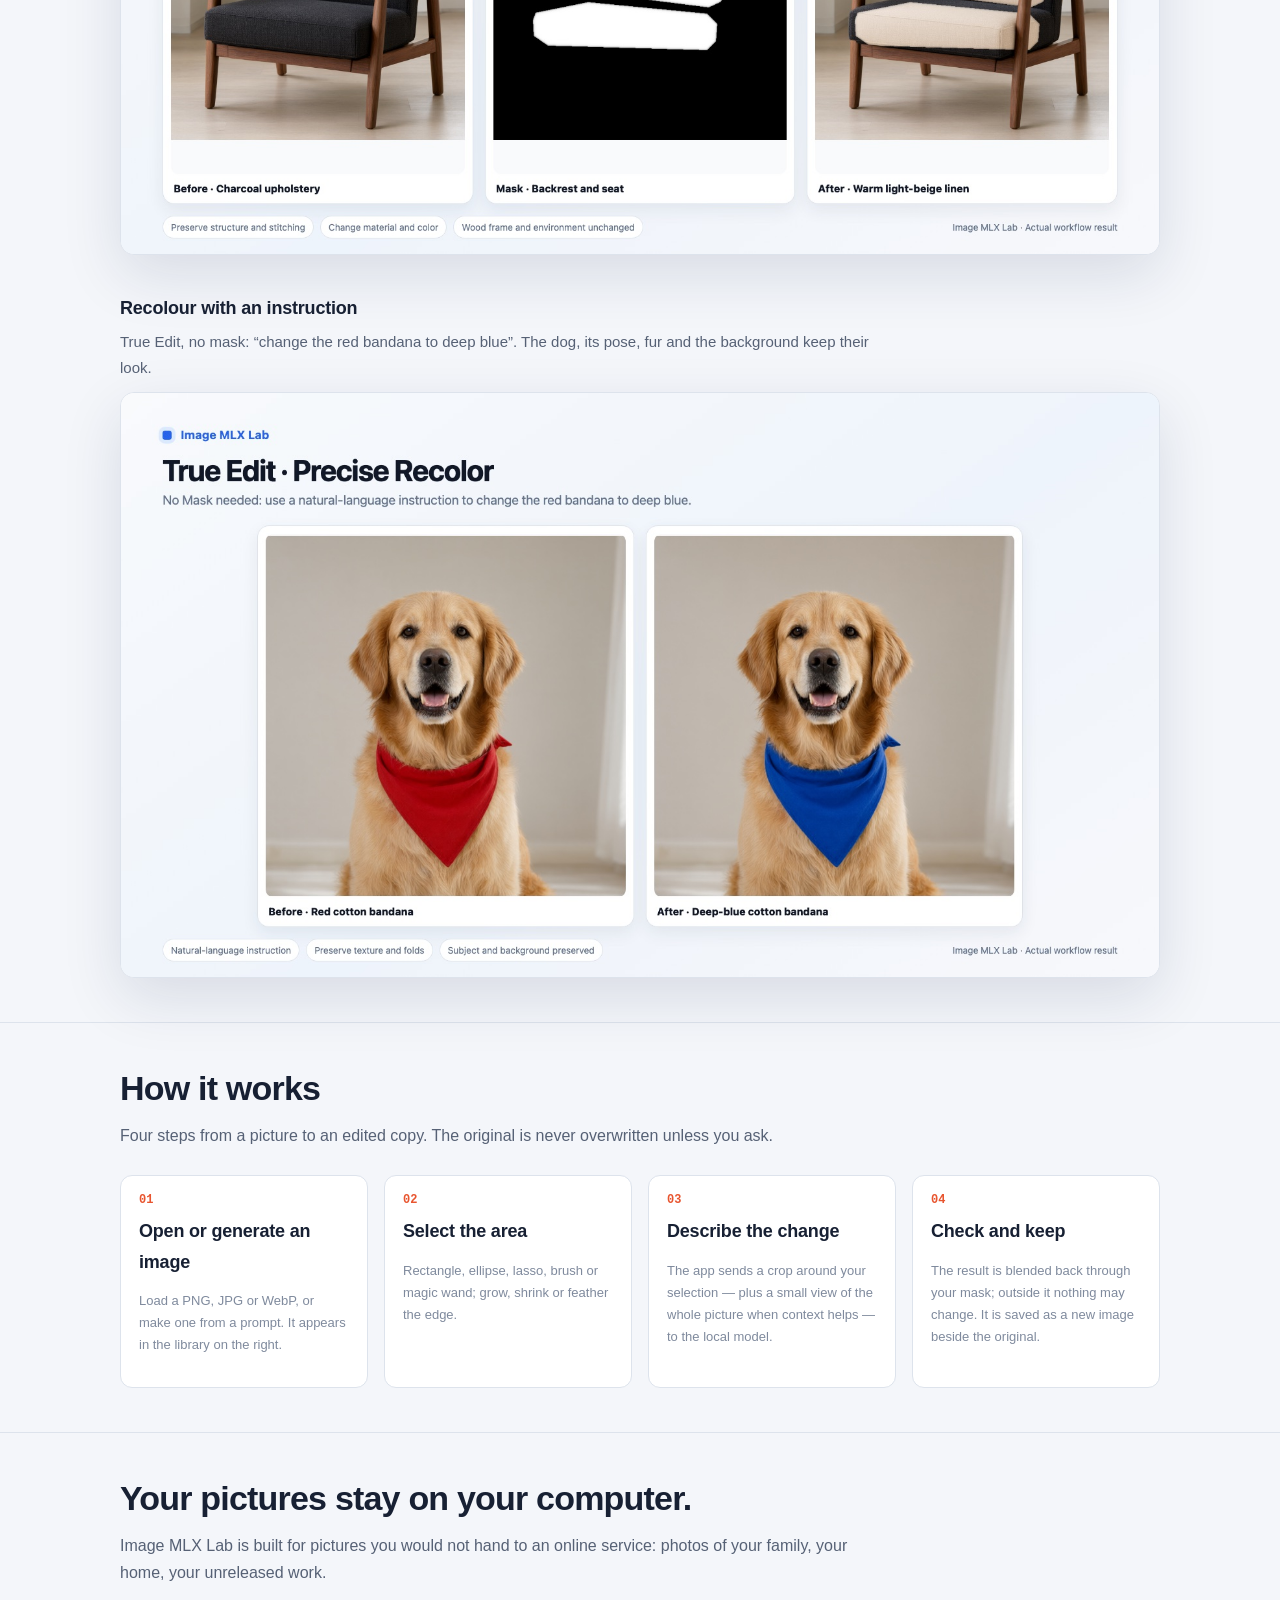
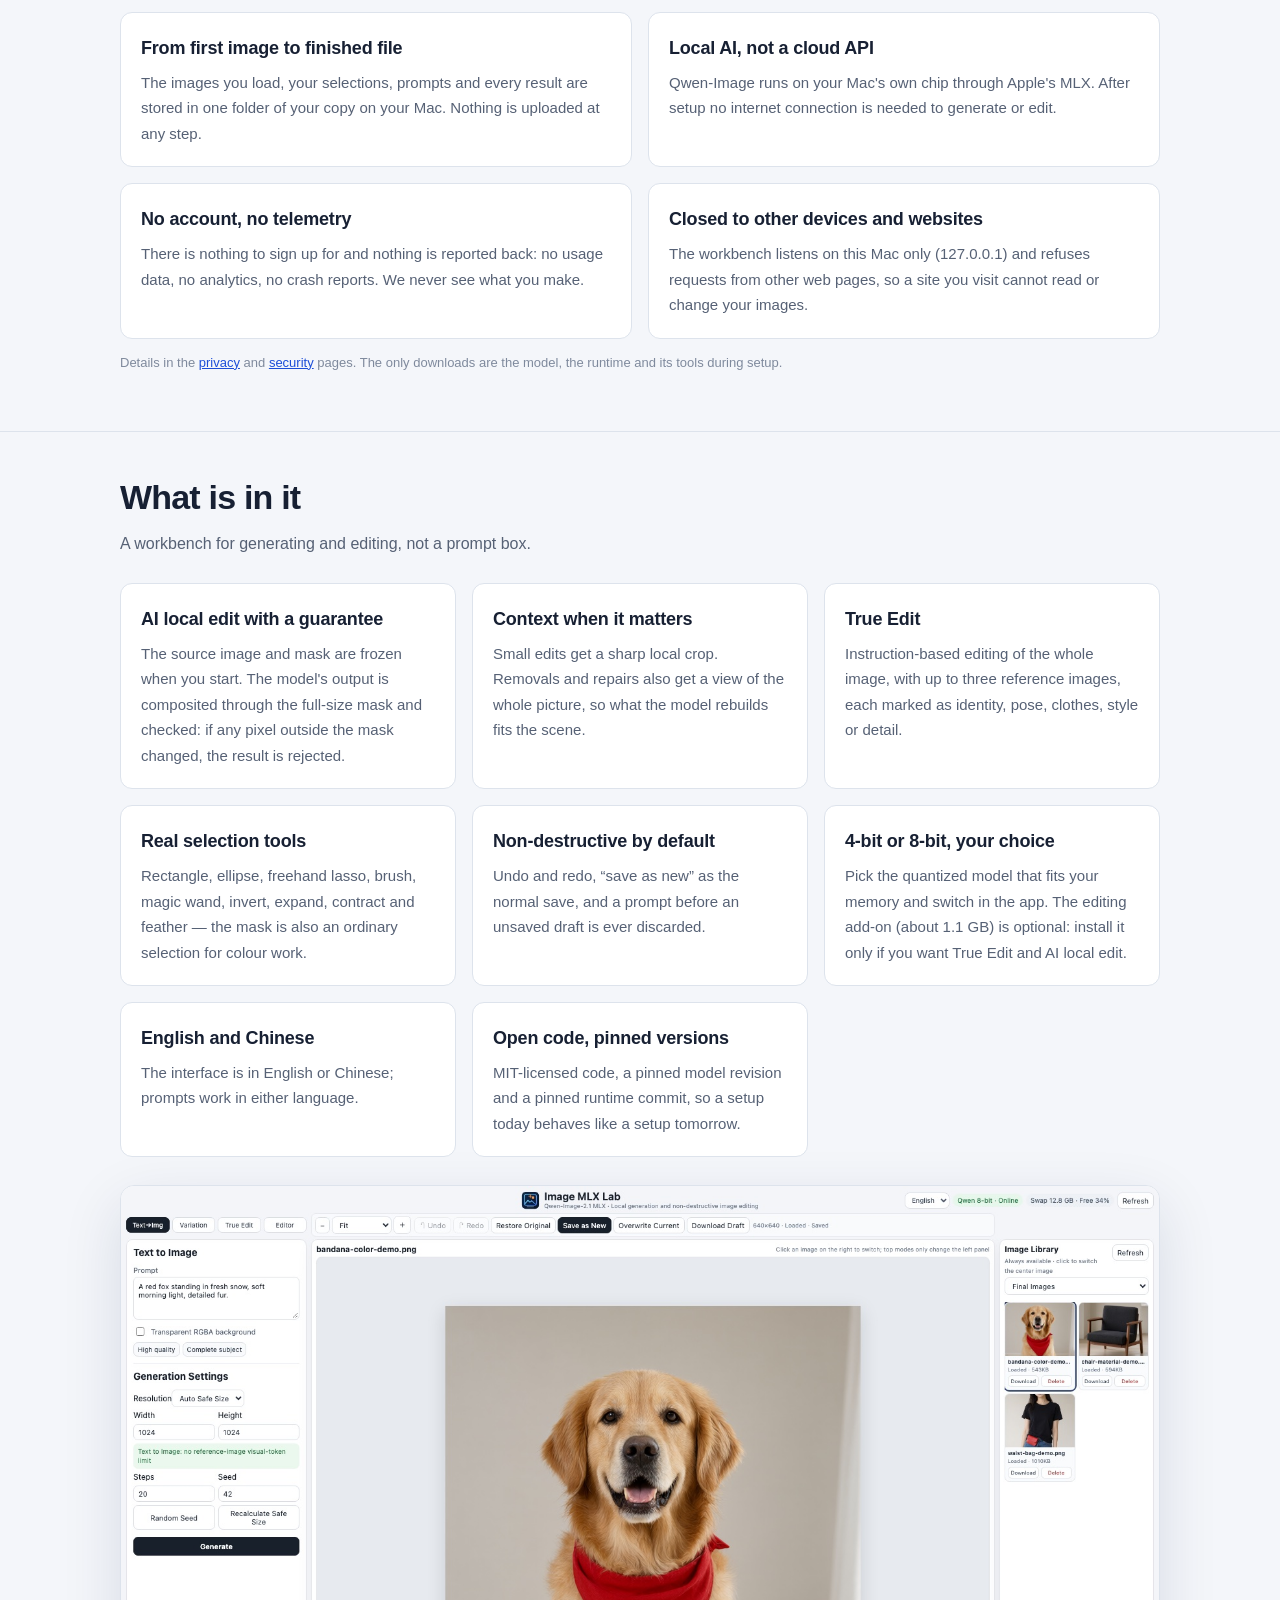
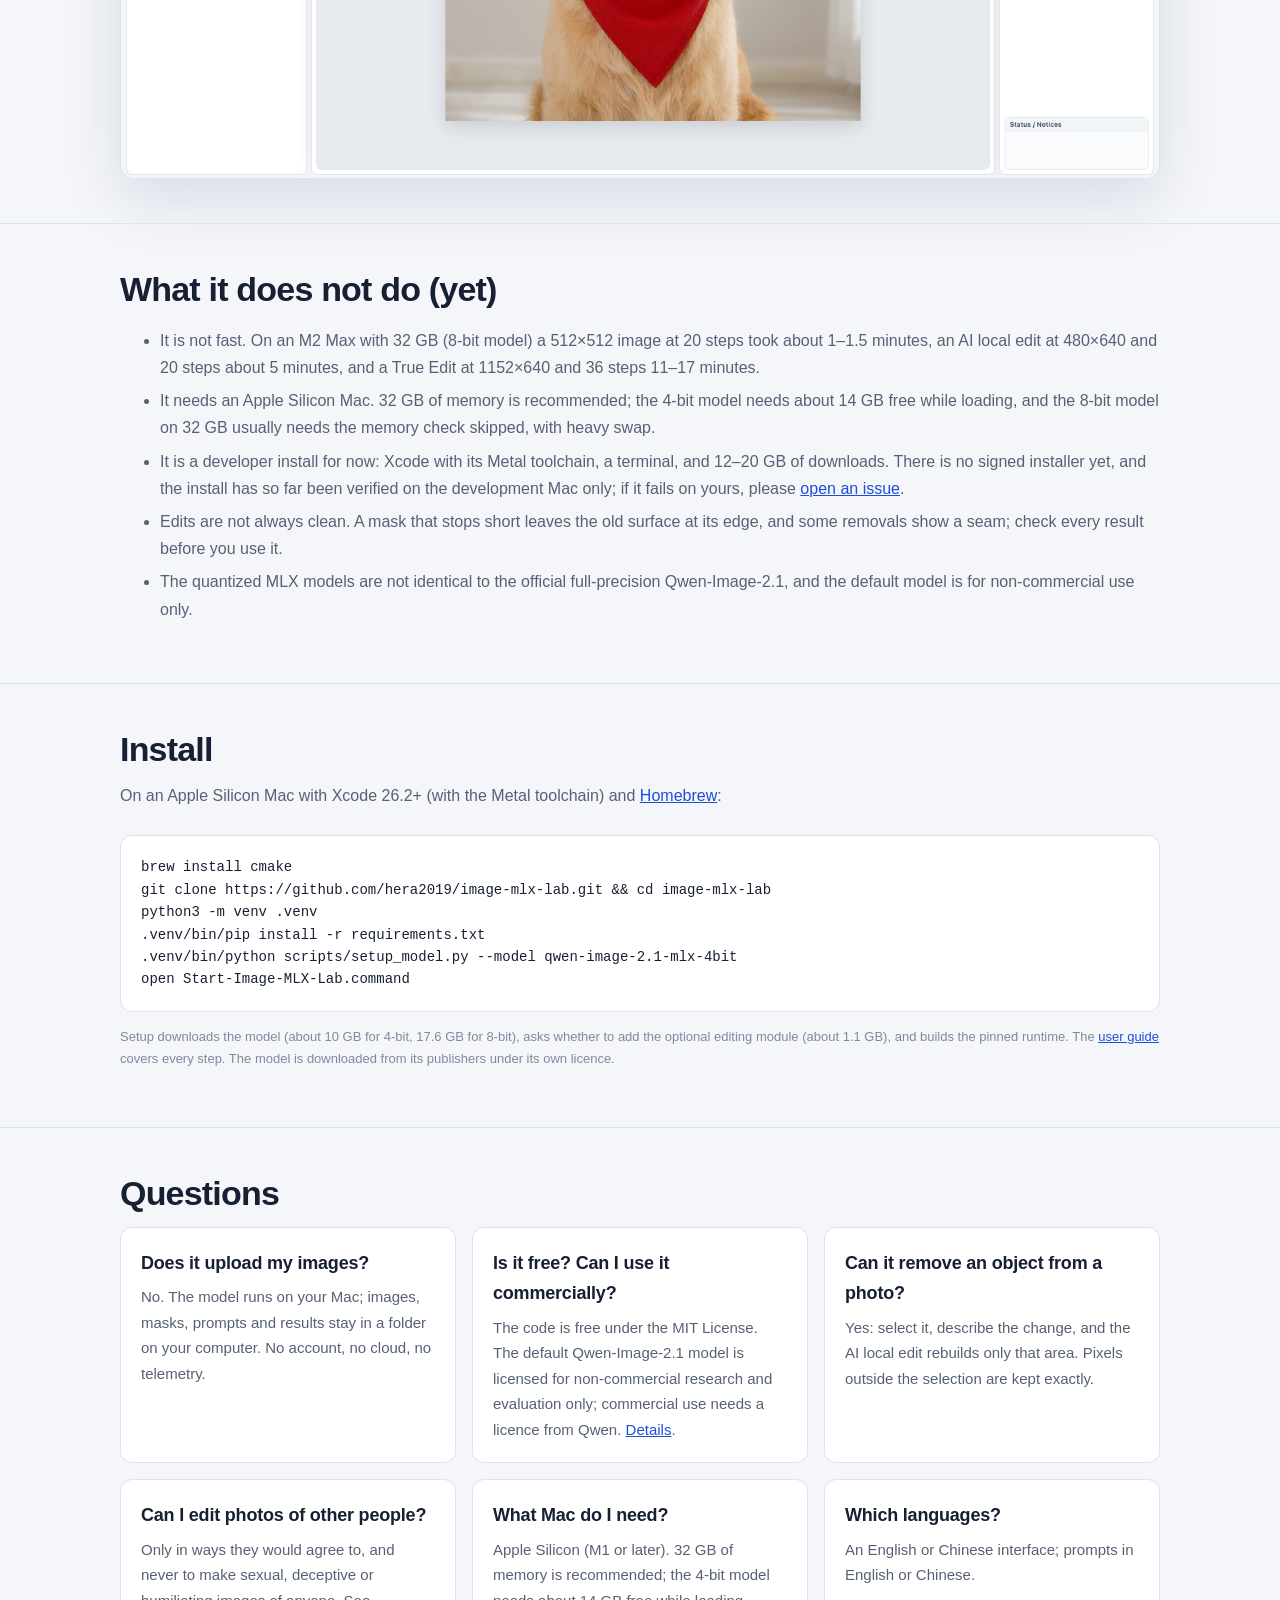
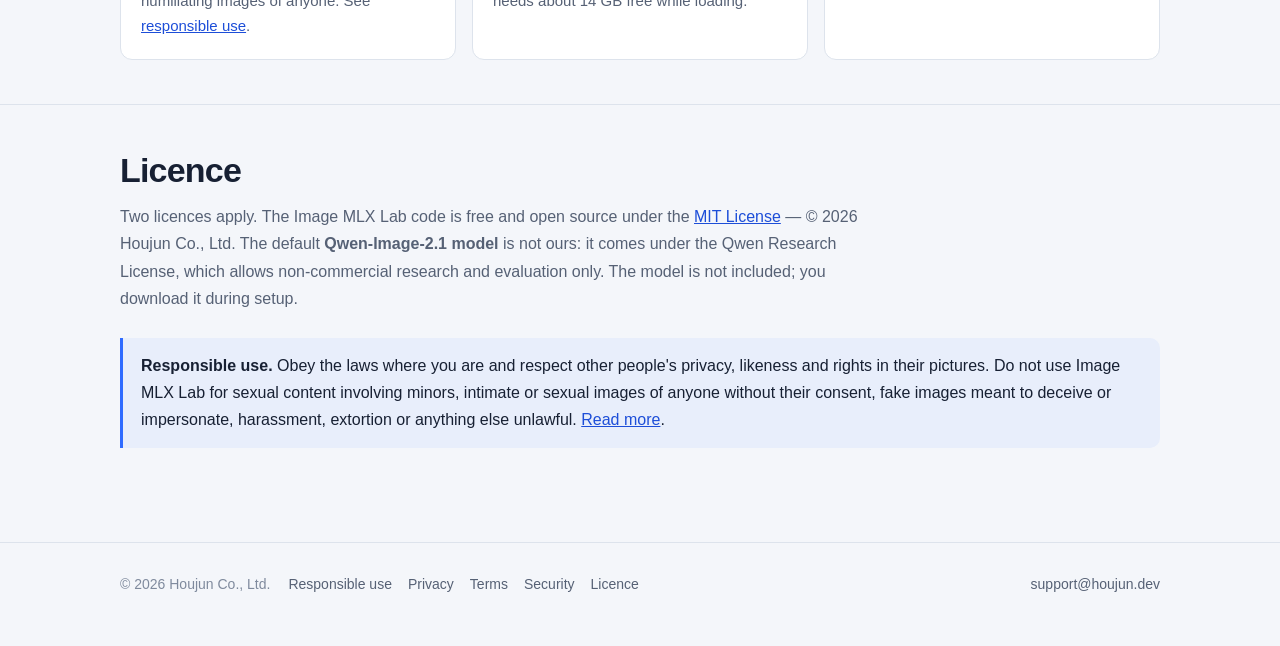
==== commit c4f0b67c: "Image MLX Lab 1.0: the preview label goes from the READMEs, the guides, the app and the website; the" ====
--- a/site/index.html
+++ b/site/index.html
@@ -24,7 +24,7 @@
 {"@context":"https://schema.org","@graph":[
  {"@type":"SoftwareApplication","name":"Image MLX Lab","url":"https://houjun.dev/iml/",
   "description":"Local AI image generator and editor for Apple Silicon Macs: text to image, image variations, instruction-based editing and mask-based AI inpainting with Qwen-Image on MLX. Everything stays on your computer.",
-  "applicationCategory":"MultimediaApplication","operatingSystem":"macOS on Apple Silicon",
+  "applicationCategory":"MultimediaApplication","operatingSystem":"macOS on Apple Silicon","softwareVersion":"1.0",
   "offers":{"@type":"Offer","price":"0","priceCurrency":"USD"},"license":"https://opensource.org/license/mit",
   "codeRepository":"https://github.com/hera2019/image-mlx-lab",
   "inLanguage":["en","zh"],
@@ -61,7 +61,7 @@
     <div class="cta">
       <a class="button" href="https://github.com/hera2019/image-mlx-lab">Get it on GitHub</a>
       <a class="button ghost" href="#examples">See real results</a>
-      <span class="note">Free, open-source code (MIT) · default model for non-commercial use · macOS on Apple Silicon</span>
+      <span class="note">Version 1.0 · free, open-source code (MIT) · default model for non-commercial use · macOS on Apple Silicon</span>
     </div>
   </div>
   <figure class="shot"><img src="media/workbench-ai-local-edit-v1.jpg" width="1600" height="913" alt="The Image MLX Lab workbench: editing tools on the left, a photo with a lasso selection around a red waist bag in the centre, the image library on the right."></figure>
@@ -142,7 +142,7 @@
   <ul class="limits">
     <li>It is not fast. On an M2 Max with 32 GB (8-bit model) a 512×512 image at 20 steps took about 1–1.5 minutes, an AI local edit at 480×640 and 20 steps about 5 minutes, and a True Edit at 1152×640 and 36 steps 11–17 minutes.</li>
     <li>It needs an Apple Silicon Mac. 32 GB of memory is recommended; the 4-bit model needs about 14 GB free while loading, and the 8-bit model on 32 GB usually needs the memory check skipped, with heavy swap.</li>
-    <li>It is a developer install for now: Xcode with its Metal toolchain, a terminal, and 12–20 GB of downloads. There is no signed installer.</li>
+    <li>It is a developer install for now: Xcode with its Metal toolchain, a terminal, and 12–20 GB of downloads. There is no signed installer yet, and the install has so far been verified on the development Mac only; if it fails on yours, please <a href="https://github.com/hera2019/image-mlx-lab/issues">open an issue</a>.</li>
     <li>Edits are not always clean. A mask that stops short leaves the old surface at its edge, and some removals show a seam; check every result before you use it.</li>
     <li>The quantized MLX models are not identical to the official full-precision Qwen-Image-2.1, and the default model is for non-commercial use only.</li>
   </ul>
